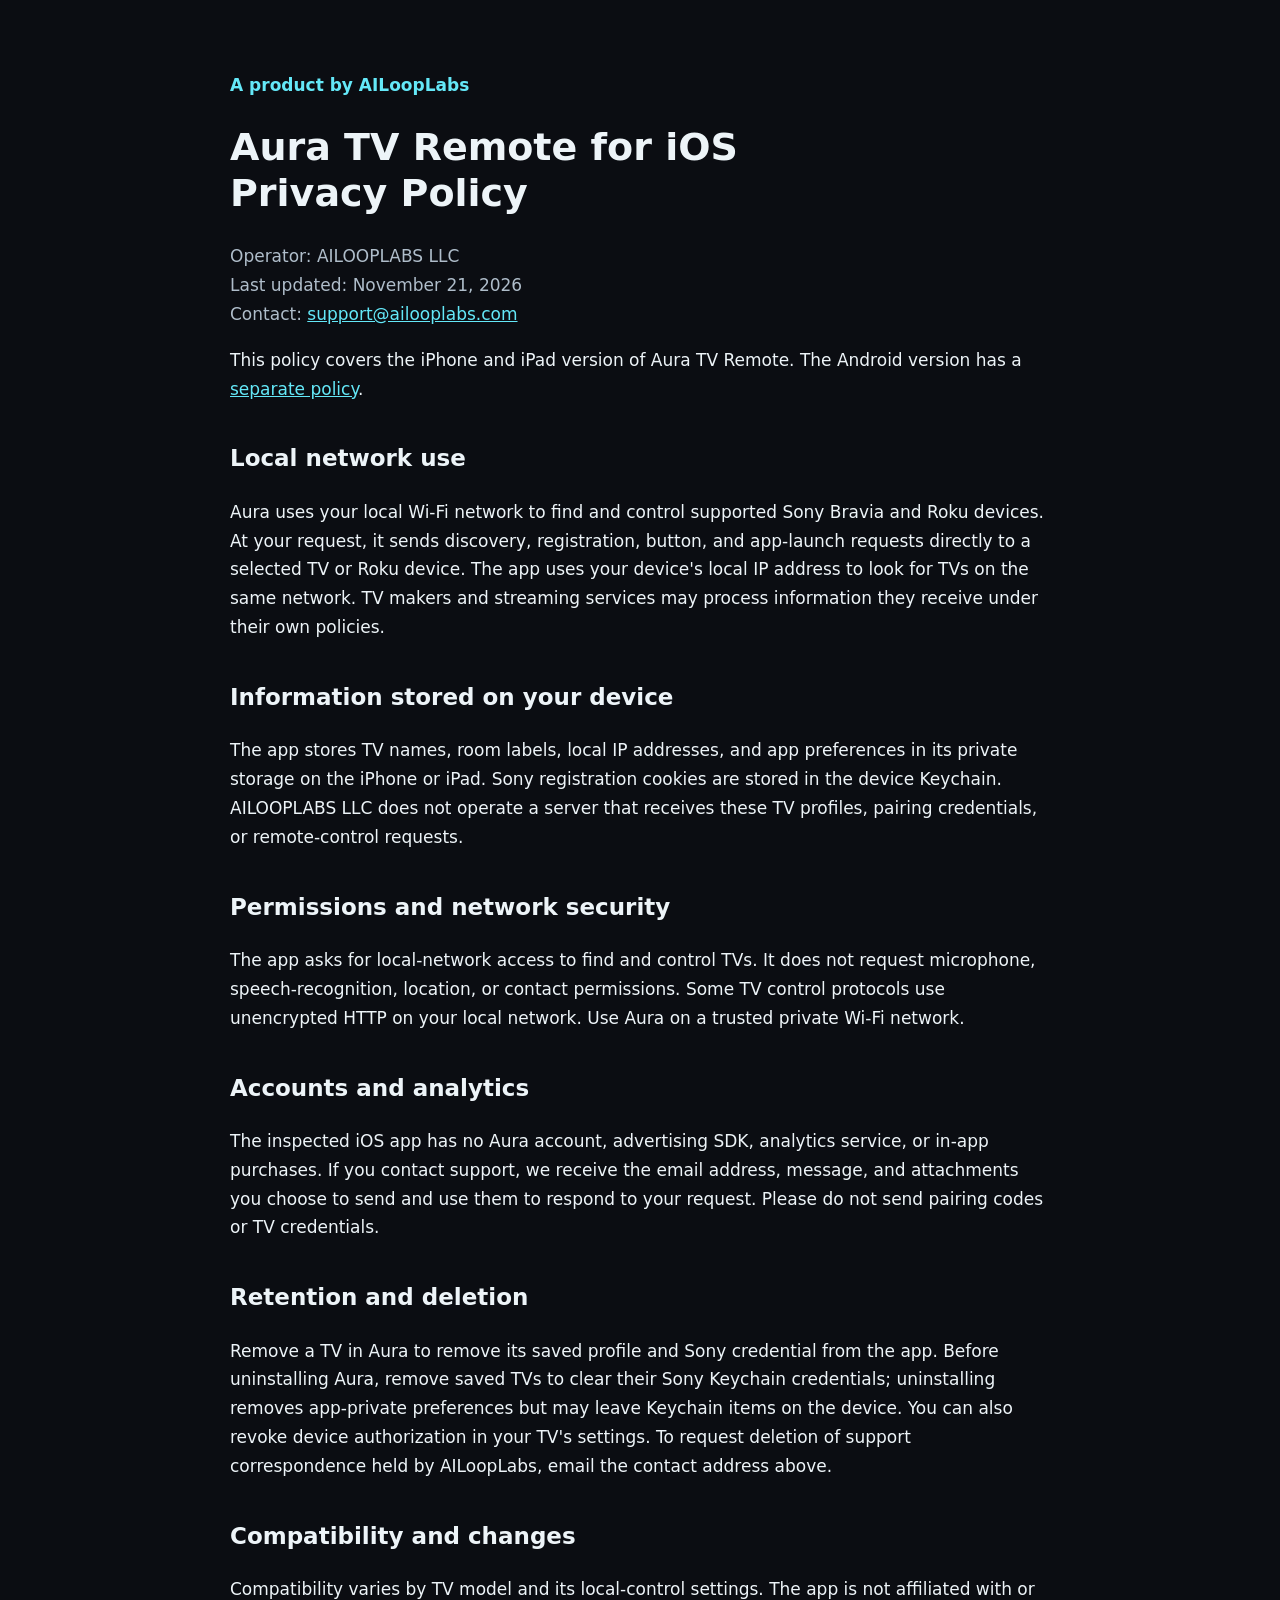
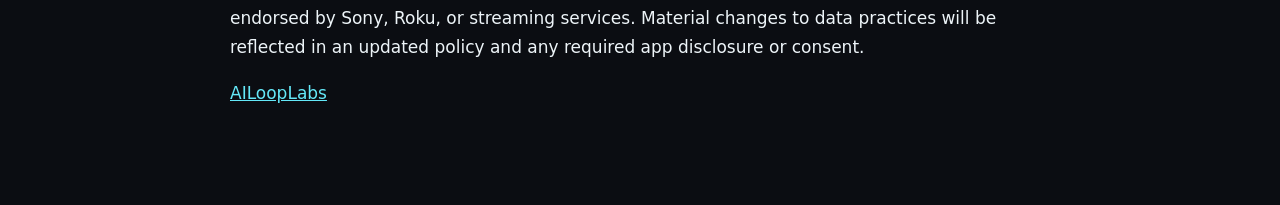
==== docs/aura-ios-privacy.html @ 8268e5fd "Publish Aura iOS support and privacy pages" ====
<!doctype html>
<html lang="en"><head><meta charset="utf-8"><meta name="viewport" content="width=device-width,initial-scale=1"><title>Aura TV Remote for iOS Privacy Policy | AILoopLabs</title><meta name="description" content="Privacy policy for Aura TV Remote on iPhone and iPad."><style>body{margin:0;background:#0b0d12;color:#edf4f8;font:17px/1.7 system-ui,-apple-system,sans-serif}main{max-width:820px;margin:auto;padding:54px 24px 80px}a{color:#64e8f8}h1{font-size:38px;line-height:1.2}h2{margin-top:36px;font-size:23px}.brand{color:#64e8f8;font-weight:700}.meta{color:#afbdca}li{margin-bottom:8px}</style></head>
<body><main><p class="brand">A product by AILoopLabs</p><h1>Aura TV Remote for iOS<br>Privacy Policy</h1><p class="meta">Operator: AILOOPLABS LLC<br>Last updated: November 21, 2026<br>Contact: <a href="mailto:support@ailooplabs.com">support@ailooplabs.com</a></p>
<p>This policy covers the iPhone and iPad version of Aura TV Remote. The Android version has a <a href="aura-privacy.html">separate policy</a>.</p>
<h2>Local network use</h2><p>Aura uses your local Wi-Fi network to find and control supported Sony Bravia and Roku devices. At your request, it sends discovery, registration, button, and app-launch requests directly to a selected TV or Roku device. The app uses your device's local IP address to look for TVs on the same network. TV makers and streaming services may process information they receive under their own policies.</p>
<h2>Information stored on your device</h2><p>The app stores TV names, room labels, local IP addresses, and app preferences in its private storage on the iPhone or iPad. Sony registration cookies are stored in the device Keychain. AILOOPLABS LLC does not operate a server that receives these TV profiles, pairing credentials, or remote-control requests.</p>
<h2>Permissions and network security</h2><p>The app asks for local-network access to find and control TVs. It does not request microphone, speech-recognition, location, or contact permissions. Some TV control protocols use unencrypted HTTP on your local network. Use Aura on a trusted private Wi-Fi network.</p>
<h2>Accounts and analytics</h2><p>The inspected iOS app has no Aura account, advertising SDK, analytics service, or in-app purchases. If you contact support, we receive the email address, message, and attachments you choose to send and use them to respond to your request. Please do not send pairing codes or TV credentials.</p>
<h2>Retention and deletion</h2><p>Remove a TV in Aura to remove its saved profile and Sony credential from the app. Before uninstalling Aura, remove saved TVs to clear their Sony Keychain credentials; uninstalling removes app-private preferences but may leave Keychain items on the device. You can also revoke device authorization in your TV's settings. To request deletion of support correspondence held by AILoopLabs, email the contact address above.</p>
<h2>Compatibility and changes</h2><p>Compatibility varies by TV model and its local-control settings. The app is not affiliated with or endorsed by Sony, Roku, or streaming services. Material changes to data practices will be reflected in an updated policy and any required app disclosure or consent.</p>
<p><a href="https://ailooplabs.com/">AILoopLabs</a></p></main></body></html>
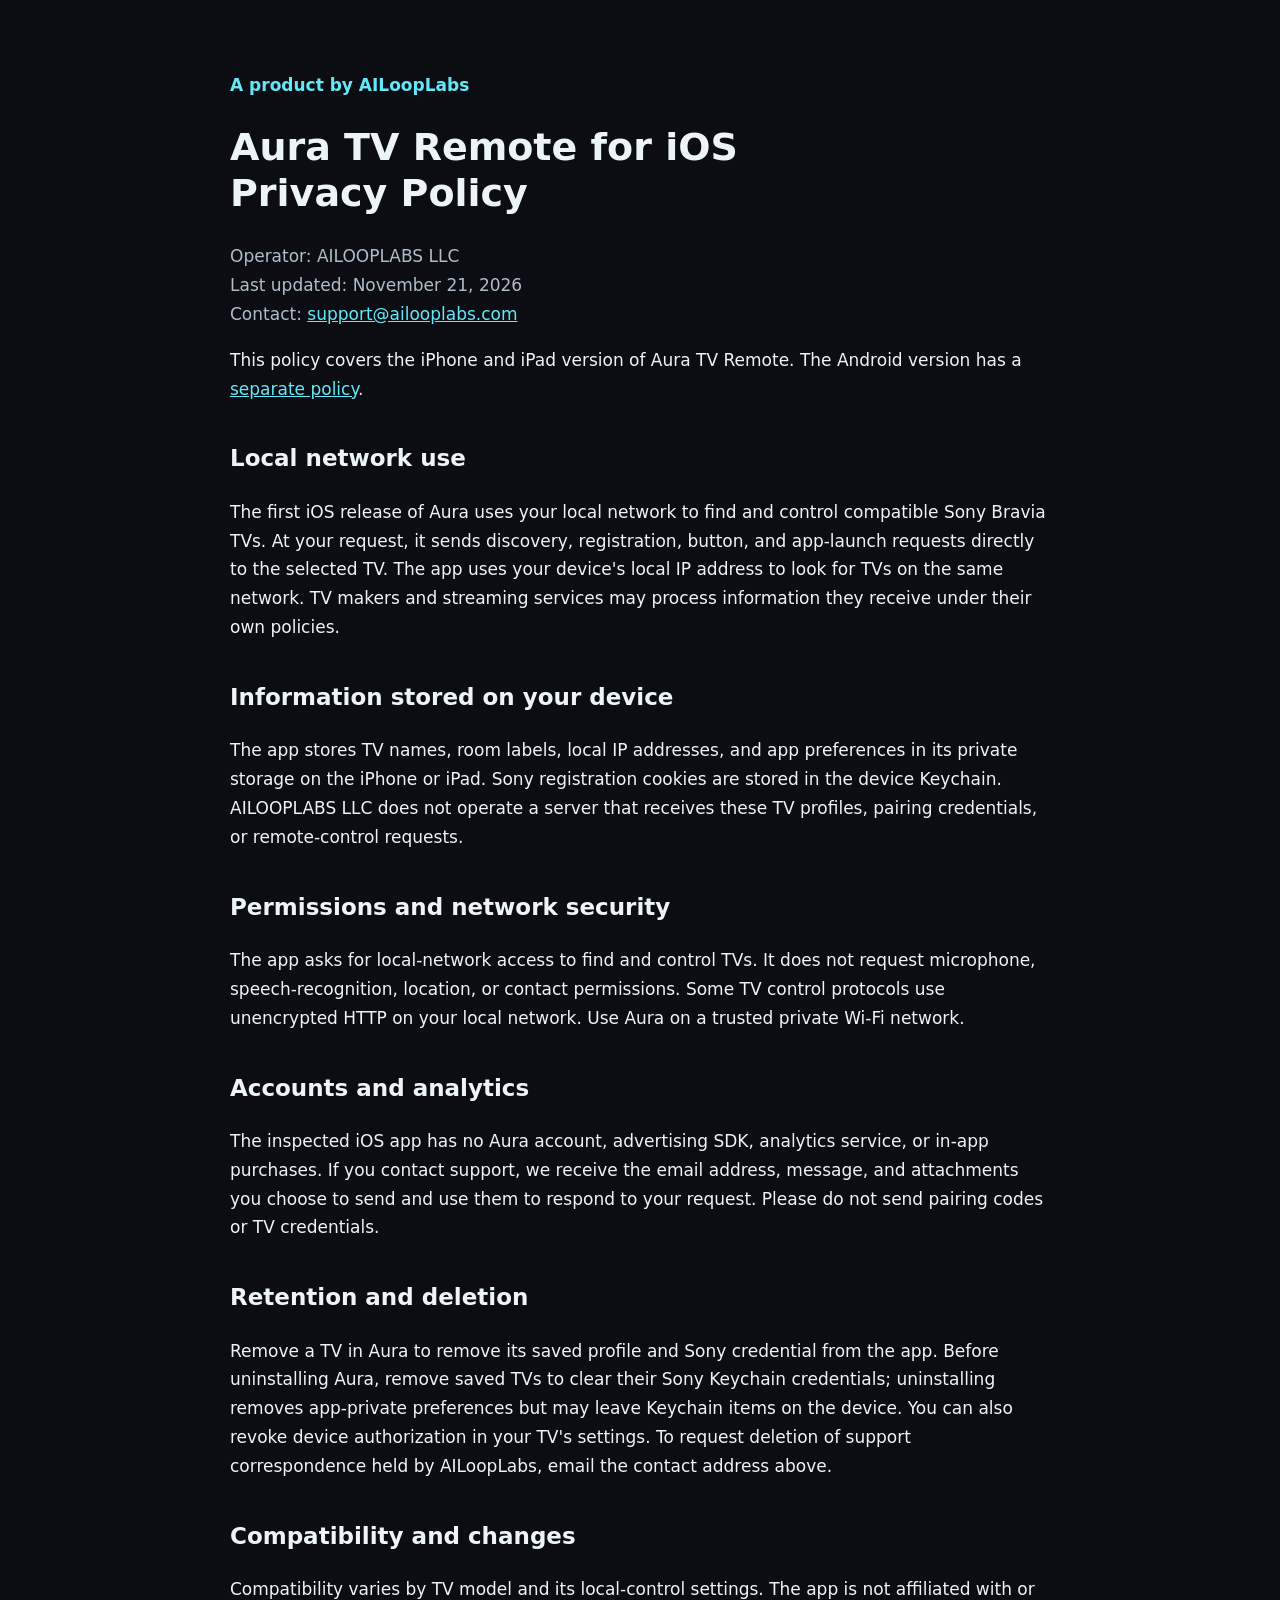
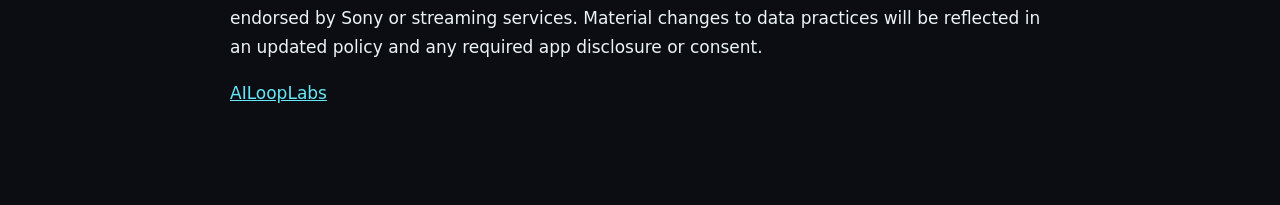
==== commit 0755e14b: "Scope Aura iOS launch pages to Sony Bravia" ====
--- a/docs/aura-ios-privacy.html
+++ b/docs/aura-ios-privacy.html
@@ -2,10 +2,10 @@
 <html lang="en"><head><meta charset="utf-8"><meta name="viewport" content="width=device-width,initial-scale=1"><title>Aura TV Remote for iOS Privacy Policy | AILoopLabs</title><meta name="description" content="Privacy policy for Aura TV Remote on iPhone and iPad."><style>body{margin:0;background:#0b0d12;color:#edf4f8;font:17px/1.7 system-ui,-apple-system,sans-serif}main{max-width:820px;margin:auto;padding:54px 24px 80px}a{color:#64e8f8}h1{font-size:38px;line-height:1.2}h2{margin-top:36px;font-size:23px}.brand{color:#64e8f8;font-weight:700}.meta{color:#afbdca}li{margin-bottom:8px}</style></head>
 <body><main><p class="brand">A product by AILoopLabs</p><h1>Aura TV Remote for iOS<br>Privacy Policy</h1><p class="meta">Operator: AILOOPLABS LLC<br>Last updated: November 21, 2026<br>Contact: <a href="mailto:support@ailooplabs.com">support@ailooplabs.com</a></p>
 <p>This policy covers the iPhone and iPad version of Aura TV Remote. The Android version has a <a href="aura-privacy.html">separate policy</a>.</p>
-<h2>Local network use</h2><p>Aura uses your local Wi-Fi network to find and control supported Sony Bravia and Roku devices. At your request, it sends discovery, registration, button, and app-launch requests directly to a selected TV or Roku device. The app uses your device's local IP address to look for TVs on the same network. TV makers and streaming services may process information they receive under their own policies.</p>
+<h2>Local network use</h2><p>The first iOS release of Aura uses your local network to find and control compatible Sony Bravia TVs. At your request, it sends discovery, registration, button, and app-launch requests directly to the selected TV. The app uses your device's local IP address to look for TVs on the same network. TV makers and streaming services may process information they receive under their own policies.</p>
 <h2>Information stored on your device</h2><p>The app stores TV names, room labels, local IP addresses, and app preferences in its private storage on the iPhone or iPad. Sony registration cookies are stored in the device Keychain. AILOOPLABS LLC does not operate a server that receives these TV profiles, pairing credentials, or remote-control requests.</p>
 <h2>Permissions and network security</h2><p>The app asks for local-network access to find and control TVs. It does not request microphone, speech-recognition, location, or contact permissions. Some TV control protocols use unencrypted HTTP on your local network. Use Aura on a trusted private Wi-Fi network.</p>
 <h2>Accounts and analytics</h2><p>The inspected iOS app has no Aura account, advertising SDK, analytics service, or in-app purchases. If you contact support, we receive the email address, message, and attachments you choose to send and use them to respond to your request. Please do not send pairing codes or TV credentials.</p>
 <h2>Retention and deletion</h2><p>Remove a TV in Aura to remove its saved profile and Sony credential from the app. Before uninstalling Aura, remove saved TVs to clear their Sony Keychain credentials; uninstalling removes app-private preferences but may leave Keychain items on the device. You can also revoke device authorization in your TV's settings. To request deletion of support correspondence held by AILoopLabs, email the contact address above.</p>
-<h2>Compatibility and changes</h2><p>Compatibility varies by TV model and its local-control settings. The app is not affiliated with or endorsed by Sony, Roku, or streaming services. Material changes to data practices will be reflected in an updated policy and any required app disclosure or consent.</p>
+<h2>Compatibility and changes</h2><p>Compatibility varies by TV model and its local-control settings. The app is not affiliated with or endorsed by Sony or streaming services. Material changes to data practices will be reflected in an updated policy and any required app disclosure or consent.</p>
 <p><a href="https://ailooplabs.com/">AILoopLabs</a></p></main></body></html>
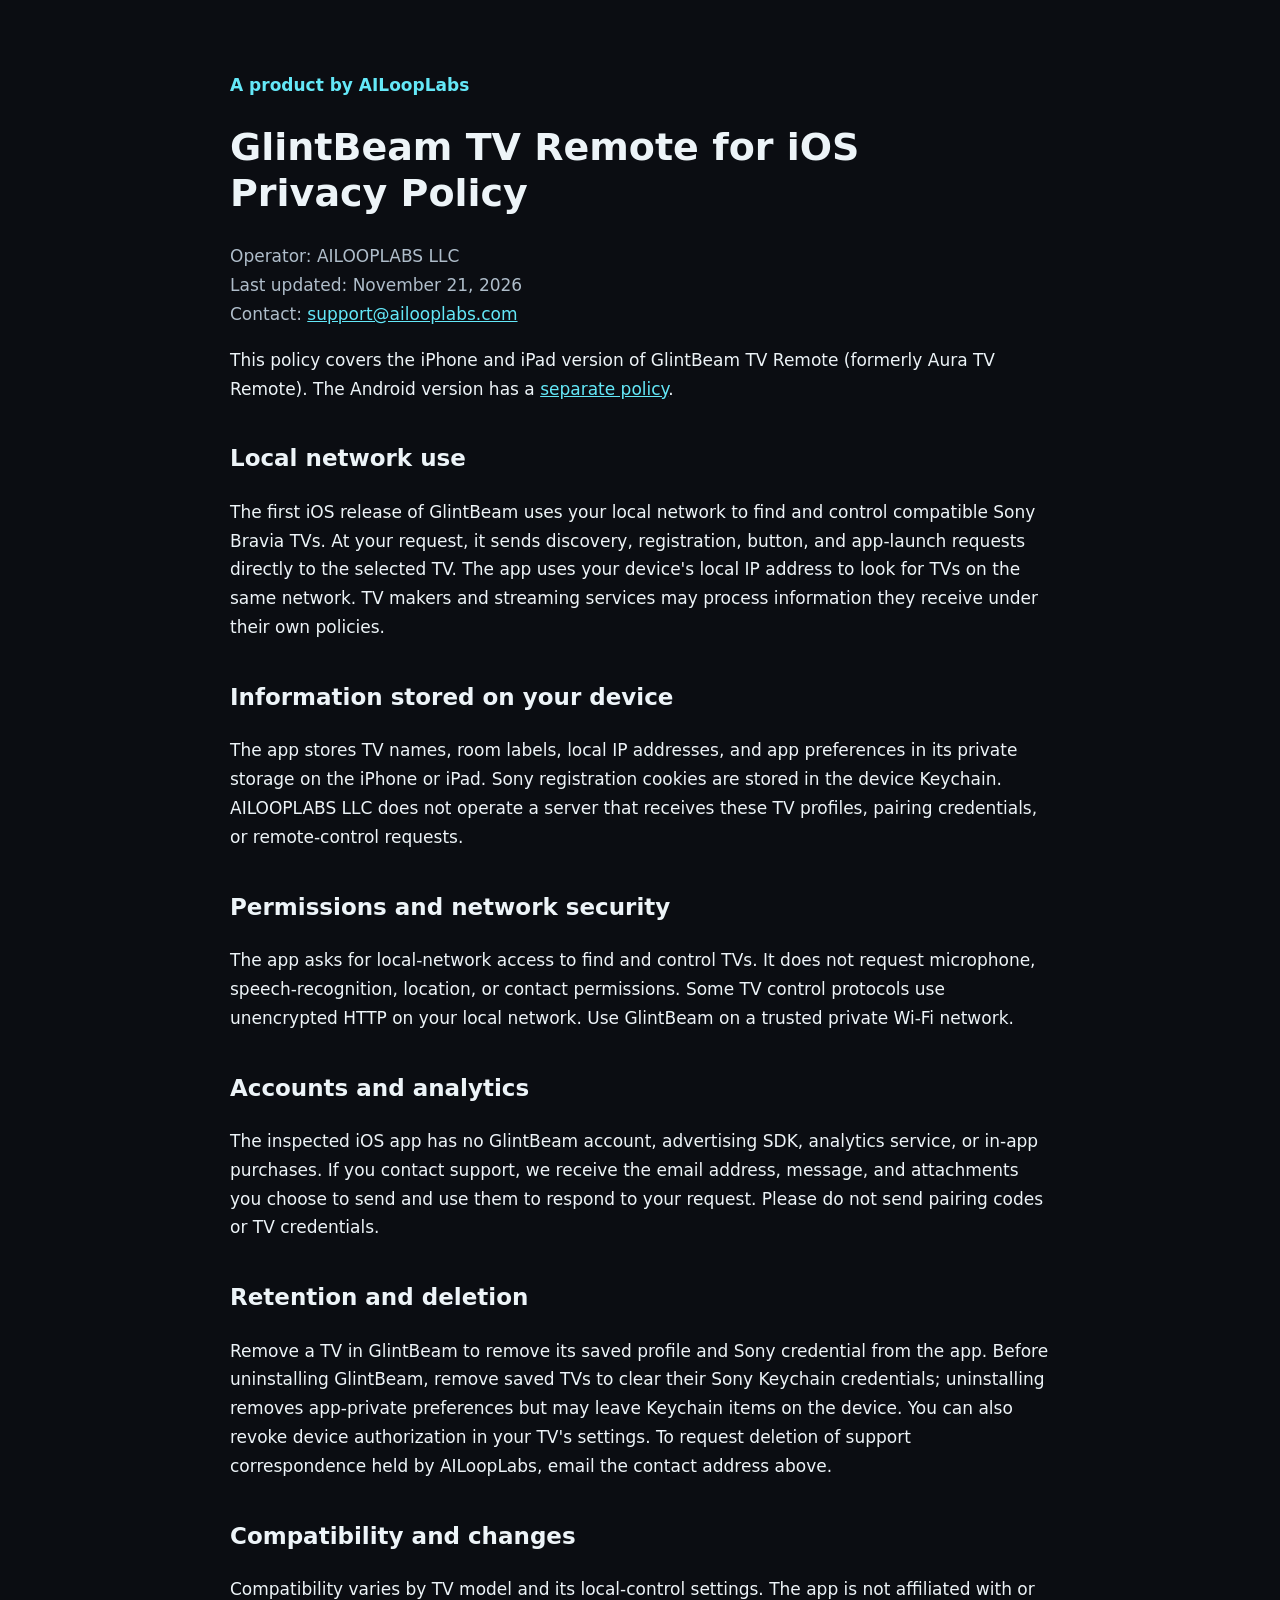
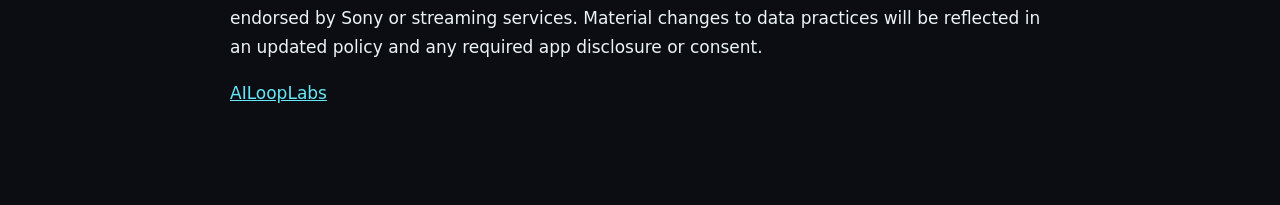
==== commit 82436c18: "Rebrand current product pages and policies as GlintBeam" ====
--- a/docs/aura-ios-privacy.html
+++ b/docs/aura-ios-privacy.html
@@ -1,11 +1,11 @@
 <!doctype html>
-<html lang="en"><head><meta charset="utf-8"><meta name="viewport" content="width=device-width,initial-scale=1"><title>Aura TV Remote for iOS Privacy Policy | AILoopLabs</title><meta name="description" content="Privacy policy for Aura TV Remote on iPhone and iPad."><style>body{margin:0;background:#0b0d12;color:#edf4f8;font:17px/1.7 system-ui,-apple-system,sans-serif}main{max-width:820px;margin:auto;padding:54px 24px 80px}a{color:#64e8f8}h1{font-size:38px;line-height:1.2}h2{margin-top:36px;font-size:23px}.brand{color:#64e8f8;font-weight:700}.meta{color:#afbdca}li{margin-bottom:8px}</style></head>
-<body><main><p class="brand">A product by AILoopLabs</p><h1>Aura TV Remote for iOS<br>Privacy Policy</h1><p class="meta">Operator: AILOOPLABS LLC<br>Last updated: November 21, 2026<br>Contact: <a href="mailto:support@ailooplabs.com">support@ailooplabs.com</a></p>
-<p>This policy covers the iPhone and iPad version of Aura TV Remote. The Android version has a <a href="aura-privacy.html">separate policy</a>.</p>
-<h2>Local network use</h2><p>The first iOS release of Aura uses your local network to find and control compatible Sony Bravia TVs. At your request, it sends discovery, registration, button, and app-launch requests directly to the selected TV. The app uses your device's local IP address to look for TVs on the same network. TV makers and streaming services may process information they receive under their own policies.</p>
+<html lang="en"><head><meta charset="utf-8"><meta name="viewport" content="width=device-width,initial-scale=1"><title>GlintBeam TV Remote for iOS Privacy Policy | AILoopLabs</title><meta name="description" content="Privacy policy for GlintBeam TV Remote on iPhone and iPad."><style>body{margin:0;background:#0b0d12;color:#edf4f8;font:17px/1.7 system-ui,-apple-system,sans-serif}main{max-width:820px;margin:auto;padding:54px 24px 80px}a{color:#64e8f8}h1{font-size:38px;line-height:1.2}h2{margin-top:36px;font-size:23px}.brand{color:#64e8f8;font-weight:700}.meta{color:#afbdca}li{margin-bottom:8px}</style></head>
+<body><main><p class="brand">A product by AILoopLabs</p><h1>GlintBeam TV Remote for iOS<br>Privacy Policy</h1><p class="meta">Operator: AILOOPLABS LLC<br>Last updated: November 21, 2026<br>Contact: <a href="mailto:support@ailooplabs.com">support@ailooplabs.com</a></p>
+<p>This policy covers the iPhone and iPad version of GlintBeam TV Remote (formerly Aura TV Remote). The Android version has a <a href="aura-privacy.html">separate policy</a>.</p>
+<h2>Local network use</h2><p>The first iOS release of GlintBeam uses your local network to find and control compatible Sony Bravia TVs. At your request, it sends discovery, registration, button, and app-launch requests directly to the selected TV. The app uses your device's local IP address to look for TVs on the same network. TV makers and streaming services may process information they receive under their own policies.</p>
 <h2>Information stored on your device</h2><p>The app stores TV names, room labels, local IP addresses, and app preferences in its private storage on the iPhone or iPad. Sony registration cookies are stored in the device Keychain. AILOOPLABS LLC does not operate a server that receives these TV profiles, pairing credentials, or remote-control requests.</p>
-<h2>Permissions and network security</h2><p>The app asks for local-network access to find and control TVs. It does not request microphone, speech-recognition, location, or contact permissions. Some TV control protocols use unencrypted HTTP on your local network. Use Aura on a trusted private Wi-Fi network.</p>
-<h2>Accounts and analytics</h2><p>The inspected iOS app has no Aura account, advertising SDK, analytics service, or in-app purchases. If you contact support, we receive the email address, message, and attachments you choose to send and use them to respond to your request. Please do not send pairing codes or TV credentials.</p>
-<h2>Retention and deletion</h2><p>Remove a TV in Aura to remove its saved profile and Sony credential from the app. Before uninstalling Aura, remove saved TVs to clear their Sony Keychain credentials; uninstalling removes app-private preferences but may leave Keychain items on the device. You can also revoke device authorization in your TV's settings. To request deletion of support correspondence held by AILoopLabs, email the contact address above.</p>
+<h2>Permissions and network security</h2><p>The app asks for local-network access to find and control TVs. It does not request microphone, speech-recognition, location, or contact permissions. Some TV control protocols use unencrypted HTTP on your local network. Use GlintBeam on a trusted private Wi-Fi network.</p>
+<h2>Accounts and analytics</h2><p>The inspected iOS app has no GlintBeam account, advertising SDK, analytics service, or in-app purchases. If you contact support, we receive the email address, message, and attachments you choose to send and use them to respond to your request. Please do not send pairing codes or TV credentials.</p>
+<h2>Retention and deletion</h2><p>Remove a TV in GlintBeam to remove its saved profile and Sony credential from the app. Before uninstalling GlintBeam, remove saved TVs to clear their Sony Keychain credentials; uninstalling removes app-private preferences but may leave Keychain items on the device. You can also revoke device authorization in your TV's settings. To request deletion of support correspondence held by AILoopLabs, email the contact address above.</p>
 <h2>Compatibility and changes</h2><p>Compatibility varies by TV model and its local-control settings. The app is not affiliated with or endorsed by Sony or streaming services. Material changes to data practices will be reflected in an updated policy and any required app disclosure or consent.</p>
 <p><a href="https://ailooplabs.com/">AILoopLabs</a></p></main></body></html>
